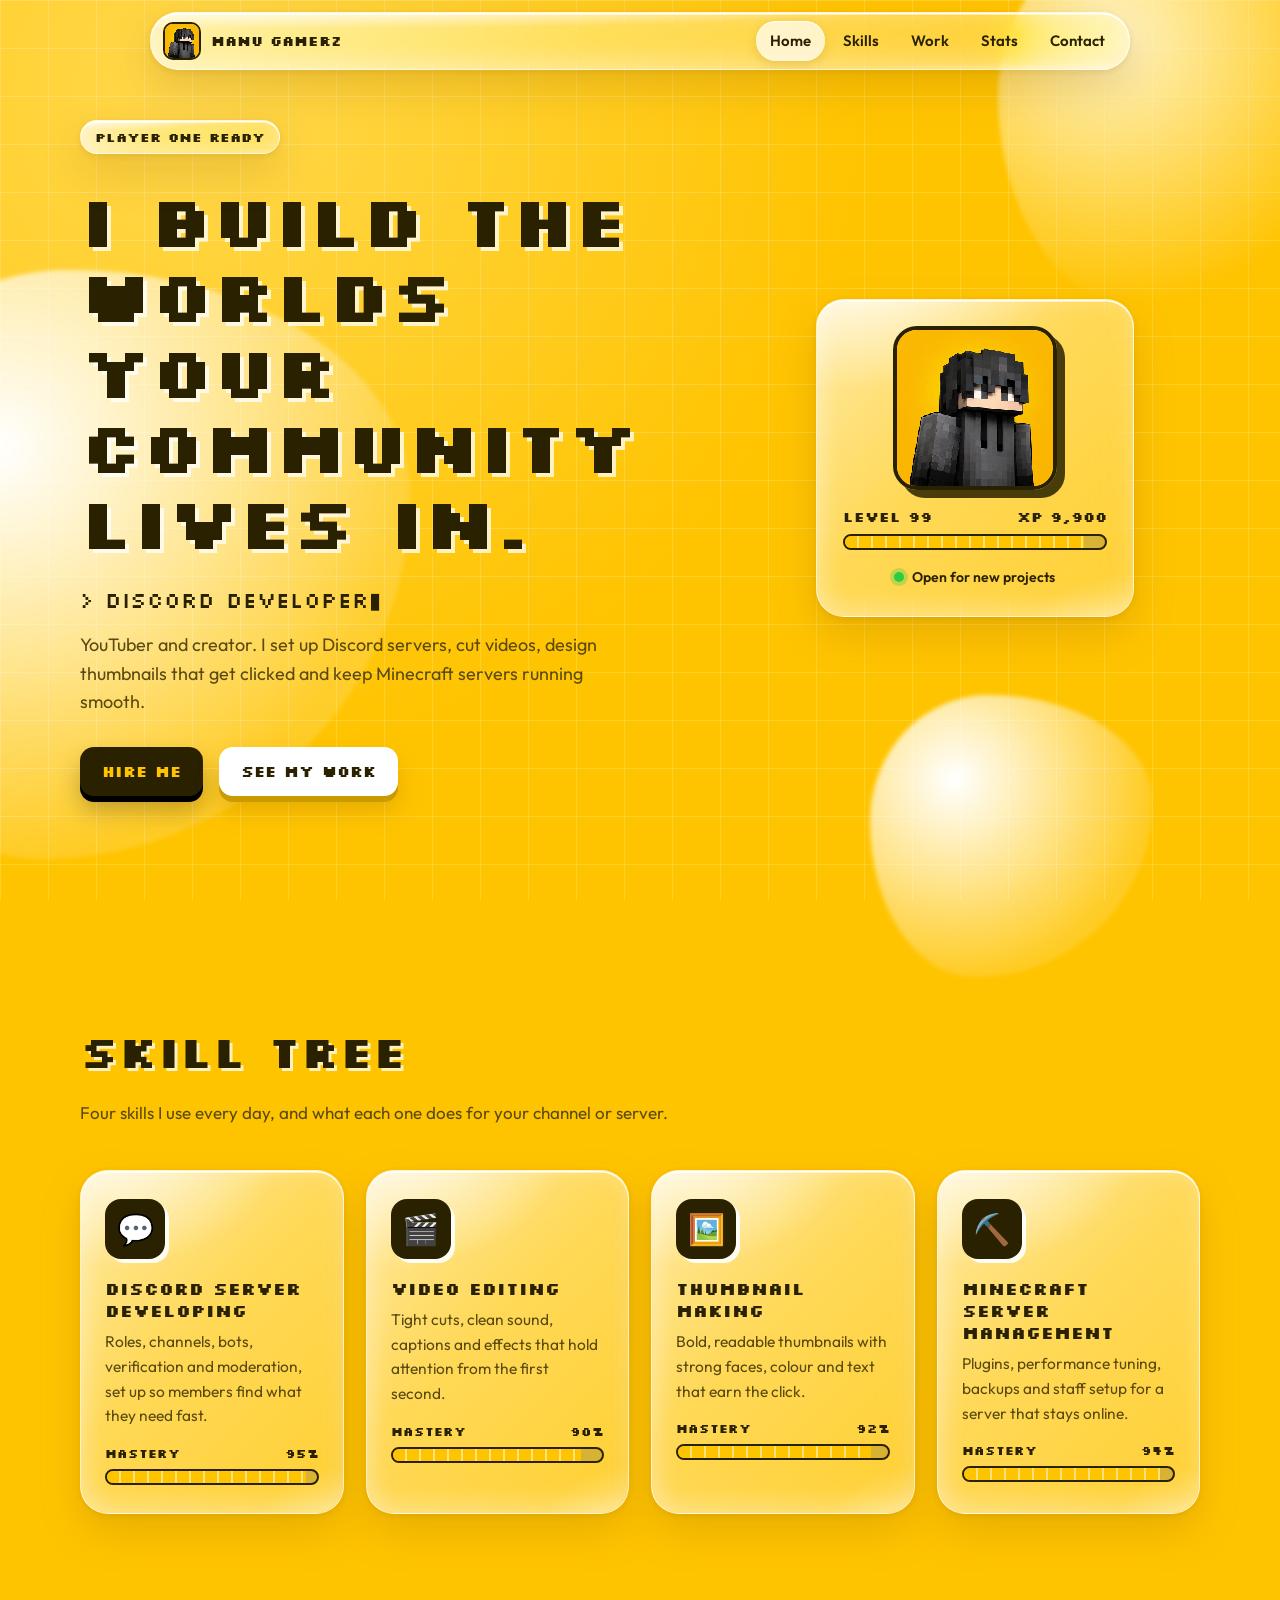
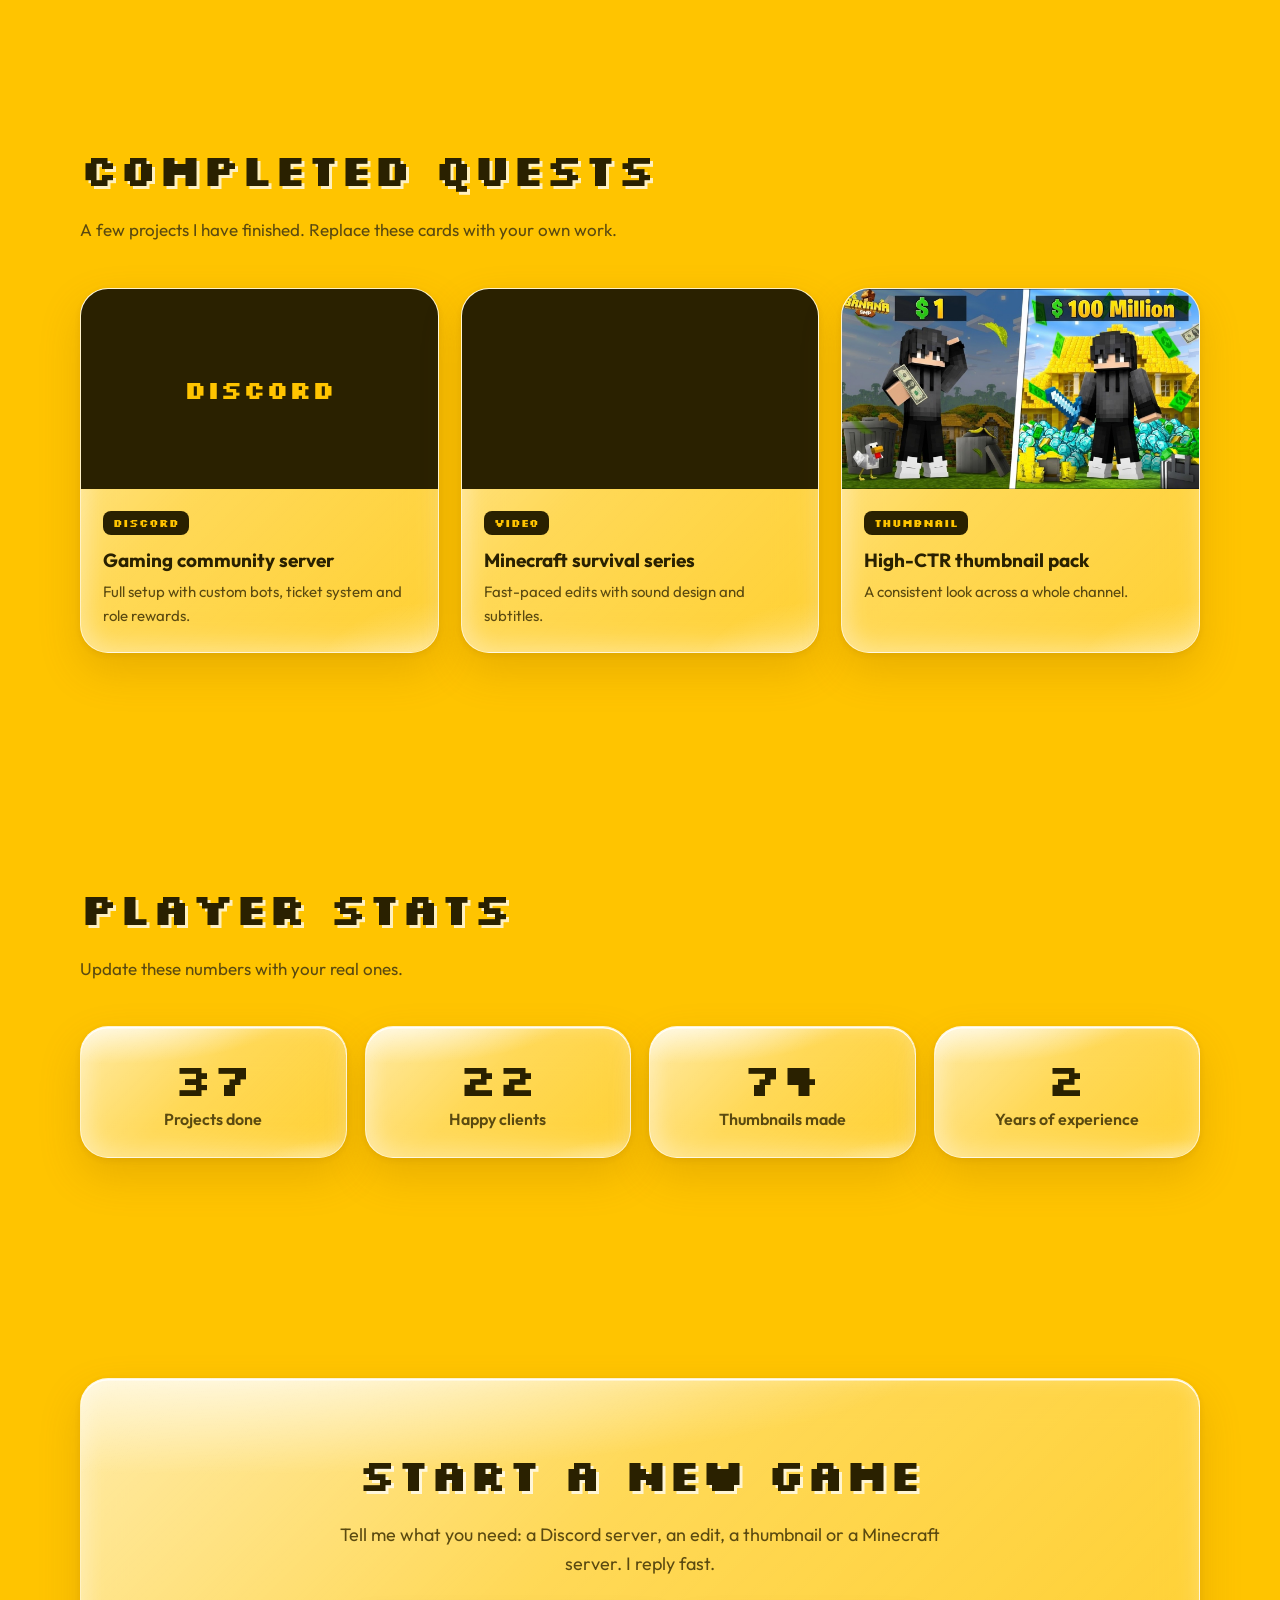
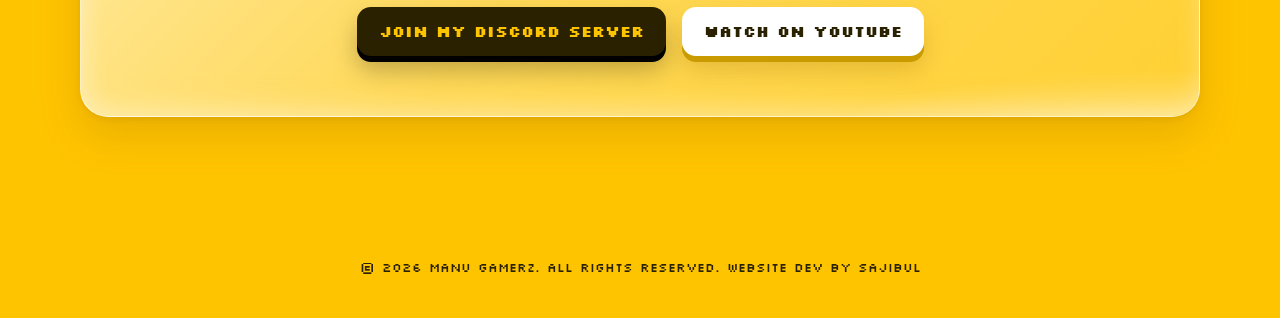
==== index.html @ e14e8c64 "Initial Website Ready" ====
<!DOCTYPE html>
<html lang="en">

<head>
    <meta charset="utf-8">
    <meta name="viewport" content="width=device-width, initial-scale=1, viewport-fit=cover">
    <title>Manu Gamerz | Discord Developer, Video Editor, Thumbnail Maker & Minecraft Server Manager</title>
    <meta name="description"
        content="Portfolio of Manu Gamerz, a YouTuber who builds Discord servers and bots, edits videos, designs thumbnails and manages Minecraft servers. Hire me for your next project.">
    <meta name="keywords"
        content="Discord server developer, video editor, thumbnail maker, Minecraft server management, YouTuber portfolio, Discord bot developer">
    <meta name="author" content="Manu Gamerz">
    <meta name="robots" content="index, follow">
    <meta name="theme-color" content="#FFC400">
    <link rel="canonical" href="https://yourwebsite.com/">
    <meta property="og:type" content="website">
    <meta property="og:title" content="Manu Gamerz | Discord, Video Editing, Thumbnails & Minecraft Servers">
    <meta property="og:description"
        content="Level up your channel and community. Discord development, video editing, thumbnails and Minecraft server management.">
    <meta property="og:url" content="https://yourwebsite.com/">
    <meta name="twitter:card" content="summary">
    <meta name="twitter:title" content="Manu Gamerz | Gaming Creator Portfolio">
    <!-- Links -->
    <link rel="stylesheet" href="/css/style.css">
    <!-- Favicon's -->
    <link rel="icon" type="image/png" href="/assets/img/favicon/logo/favicon-96x96.png" sizes="96x96" />
    <link rel="icon" type="image/svg+xml" href="/assets/img/favicon/logo/favicon.svg" />
    <link rel="shortcut icon" href="/assets/img/favicon/logo/favicon.ico" />
    <link rel="apple-touch-icon" sizes="180x180" href="/assets/img/favicon/logo/apple-touch-icon.png" />
    <link rel="manifest" href="/assets/img/favicon/logo/site.webmanifest" />
    <link rel="shortcut icon" sizes="web-app-manifest-192x192"
        href="/assets/img/favicon/logo/web-app-manifest-192x192.png" type="image/x-icon">
    <link rel="shortcut icon" sizes="web-app-manifest-512x512"
        href="/assets/img/favicon/logo/web-app-manifest-512x512.png" type="image/x-icon">
    <link rel="icon"
        href="[data-uri]">
    <link rel="preconnect" href="https://fonts.googleapis.com">
    <link rel="preconnect" href="https://fonts.gstatic.com" crossorigin>
    <link
        href="https://fonts.googleapis.com/css2?family=Silkscreen:wght@400;700&family=Outfit:wght@400;500;600;700&display=swap"
        rel="stylesheet">
    <script type="application/ld+json">
{"@context":"https://schema.org","@type":"Person","name":"Manu Gamerz","url":"https://yourwebsite.com/","jobTitle":"Discord Developer, Video Editor, Thumbnail Designer, Minecraft Server Manager","sameAs":["https://youtube.com/@yourchannel","https://discord.gg/yourinvite"],"knowsAbout":["Discord server development","Video editing","Thumbnail design","Minecraft server management"]}
</script>

</head>

<body>
    <div id="xp" aria-hidden="true"></div>
    <div class="blob b1" aria-hidden="true"></div>
    <div class="blob b2" aria-hidden="true"></div>
    <div class="blob b3" aria-hidden="true"></div>

    <header>
        <nav class="glass" aria-label="Main navigation">
            <a class="brand" href="#home" aria-label="Manu Gamerz home"><img
                    src="[data-uri]"
                    alt="Manu Gamerz Minecraft-style logo" width="38" height="38"><span>Manu Gamerz</span></a>
            <ul class="links" id="links">
                <li><a href="#home" class="on">Home</a></li>
                <li><a href="#skills">Skills</a></li>
                <li><a href="#quests">Work</a></li>
                <li><a href="#stats">Stats</a></li>
                <li><a href="#contact">Contact</a></li>
            </ul>
            <button class="menu" id="menu" aria-expanded="false" aria-controls="links">MENU</button>
        </nav>
    </header>

    <main>
        <section class="hero" id="home">
            <div class="wrap hero-grid">
                <div>
                    <span class="tag glass">PLAYER ONE READY</span>
                    <h1>I build the worlds your community lives in.</h1>
                    <p class="type" id="type" aria-live="off"></p>
                    <p class="lead">YouTuber and creator. I set up Discord servers, cut videos, design thumbnails that
                        get clicked and keep Minecraft servers running smooth.</p>
                    <div class="cta">
                        <a class="btn" href="#contact">Hire me</a>
                        <a class="btn alt" href="#quests">See my work</a>
                    </div>
                </div>
                <aside class="glass liquid card-hero" aria-label="Player card">
                    <div class="avatar"><img
                            src="[data-uri]"
                            alt="Manu Gamerz, Minecraft-style avatar with black hoodie" width="256" height="256"></div>
                    <div class="lvl"><span>LEVEL 99</span><span>XP 9,900</span></div>
                    <div class="bar" role="progressbar" aria-label="Experience" aria-valuenow="92" aria-valuemin="0"
                        aria-valuemax="100"><i data-w="92"></i></div>
                    <div class="online"><b></b> Open for new projects</div>
                </aside>
            </div>
        </section>

        <section id="skills">
            <div class="wrap">
                <h2 class="rv">Skill tree</h2>
                <p class="sub rv">Four skills I use every day, and what each one does for your channel or server.</p>
                <div class="grid4">
                    <article class="glass liquid skill rv" data-tilt>
                        <div class="ico" aria-hidden="true">💬</div>
                        <h3>Discord Server Developing</h3>
                        <p>Roles, channels, bots, verification and moderation, set up so members find what they need
                            fast.</p>
                        <div class="lvl"><span>MASTERY</span><span>95%</span></div>
                        <div class="bar"><i data-w="95"></i></div>
                    </article>
                    <article class="glass liquid skill rv" data-tilt>
                        <div class="ico" aria-hidden="true">🎬</div>
                        <h3>Video Editing</h3>
                        <p>Tight cuts, clean sound, captions and effects that hold attention from the first second.</p>
                        <div class="lvl"><span>MASTERY</span><span>90%</span></div>
                        <div class="bar"><i data-w="90"></i></div>
                    </article>
                    <article class="glass liquid skill rv" data-tilt>
                        <div class="ico" aria-hidden="true">🖼️</div>
                        <h3>Thumbnail Making</h3>
                        <p>Bold, readable thumbnails with strong faces, colour and text that earn the click.</p>
                        <div class="lvl"><span>MASTERY</span><span>92%</span></div>
                        <div class="bar"><i data-w="92"></i></div>
                    </article>
                    <article class="glass liquid skill rv" data-tilt>
                        <div class="ico" aria-hidden="true">⛏️</div>
                        <h3>Minecraft Server Management</h3>
                        <p>Plugins, performance tuning, backups and staff setup for a server that stays online.</p>
                        <div class="lvl"><span>MASTERY</span><span>94%</span></div>
                        <div class="bar"><i data-w="94"></i></div>
                    </article>
                </div>
            </div>
        </section>

        <section id="quests">
            <div class="wrap">
                <h2 class="rv">Completed quests</h2>
                <p class="sub rv">A few projects I have finished. Replace these cards with your own work.</p>
                <div class="grid3">
                    <article class="glass liquid quest rv">
                        <div class="thumb" role="img" aria-label="Discord project preview"><a target="_blank"
                                href="https://discord.gg/5y6j5DZ2E5">DISCORD</a></div>
                        <div class="body"><span class="chip"><a target="_blank"
                                    href="https://discord.gg/5y6j5DZ2E5">DISCORD</a></span>
                            <h3>Gaming community server</h3>
                            <p>Full setup with custom bots, ticket system and role rewards.</p>
                        </div>
                    </article>
                    <article class="glass liquid quest rv">
                        <div class="vid">
                            <iframe src="https://www.youtube.com/embed/TofH4Uv-bZo"
                                title="Minecraft survival series video" loading="lazy"
                                allow="accelerometer; autoplay; clipboard-write; encrypted-media; gyroscope; picture-in-picture; web-share"
                                referrerpolicy="strict-origin-when-cross-origin" allowfullscreen></iframe>
                        </div>
                        <div class="body"><span class="chip">VIDEO</span>
                            <h3>Minecraft survival series</h3>
                            <p>Fast-paced edits with sound design and subtitles.</p>
                        </div>
                    </article>
                    <article class="glass liquid quest rv">
                        <button class="thumb" type="button" data-full="assets/img/example-thumbnail.jpg"
                            aria-label="Open thumbnail preview">
                            <img src="assets/img/example-thumbnail.jpg" alt="High-CTR Minecraft thumbnail example"
                                loading="lazy">
                        </button>
                        <div class="body"><span class="chip">THUMBNAIL</span>
                            <h3>High-CTR thumbnail pack</h3>
                            <p>A consistent look across a whole channel.</p>
                        </div>
                    </article>
                    <div class="lb" id="lb" role="dialog" aria-modal="true" aria-label="Thumbnail preview">
                        <div class="lb-box glass">
                            <button class="lb-x" id="lbx" type="button" aria-label="Close preview">X</button>
                            <img id="lbimg" src="" alt="">
                        </div>
                    </div>
                </div>
            </div>
        </section>

        <section id="stats">
            <div class="wrap">
                <h2 class="rv">Player stats</h2>
                <p class="sub rv">Update these numbers with your real ones.</p>
                <div class="stats">
                    <div class="glass stat rv"><b data-n="50">0</b><span>Projects done</span></div>
                    <div class="glass stat rv"><b data-n="30">0</b><span>Happy clients</span></div>
                    <div class="glass stat rv"><b data-n="100">0</b><span>Thumbnails made</span></div>
                    <div class="glass stat rv"><b data-n="3">0</b><span>Years of experience</span></div>
                </div>
            </div>
        </section>

        <section id="contact">
            <div class="wrap">
                <div class="glass liquid contact rv">
                    <h2>Start a new game</h2>
                    <p>Tell me what you need: a Discord server, an edit, a thumbnail or a Minecraft server. I reply
                        fast.</p>
                    <div class="cta">
                        <a class="btn" href="https://discord.gg/5y6j5DZ2E5" target="_blank" rel="noopener">Join my
                            Discord Server</a>
                        <a class="btn alt" href="https://www.youtube.com/channel/UCmZOFvLkgoymu88GVs5gvPw"
                            target="_blank" rel="noopener">Watch
                            on YouTube</a>
                    </div>
                </div>
            </div>
        </section>
    </main>

    <footer>© <span id="yr">2026</span> Manu Gamerz. All rights reserved. <a target="_blank"
            href="https://sajibul07.github.io/sajibul-middya-portfolio/">Website Dev by Sajibul</a> </footer>
    <script src="js/main.js"></script>

</body>

</html>
---- css/style.css ----
:root {
  --y: #ffc400;
  --y2: #ffd84d;
  --y3: #ffefb0;
  --w: #ffffff;
  --ink: #2a2100;
  --ink2: #5b4a10;
  --glass: rgba(255, 255, 255, 0.34);
  --glass-b: rgba(255, 255, 255, 0.65);
  --px: "Silkscreen", "Courier New", monospace;
  --ui: "Outfit", system-ui, -apple-system, "Segoe UI", sans-serif;
  color-scheme: light;
}

*,
*::before,
*::after {
  box-sizing: border-box;
  margin: 0;
}

html {
  scroll-behavior: smooth;
  scroll-padding-top: 90px;
  height: 100%;
}

body {
  font-family: var(--ui);
  color: var(--ink);
  background: var(--y);
  min-height: 100%;
  overflow-x: hidden;
  line-height: 1.6;
  padding-top: env(safe-area-inset-top, 0px);
  padding-bottom: env(safe-area-inset-bottom, 0px);
}

body::before {
  content: "";
  position: fixed;
  inset: 0;
  z-index: -2;
  background:
    linear-gradient(rgba(255, 255, 255, 0.18) 1px, transparent 1px) 0 0/48px
      48px,
    linear-gradient(90deg, rgba(255, 255, 255, 0.18) 1px, transparent 1px) 0
      0/48px 48px,
    radial-gradient(circle at 15% 10%, var(--y2), transparent 50%),
    var(--y);
}

.blob {
  position: fixed;
  z-index: -1;
  border-radius: 42% 58% 63% 37%/45% 38% 62% 55%;
  filter: blur(2px);
  background: radial-gradient(
    circle at 30% 30%,
    #fff,
    rgba(255, 255, 255, 0.15) 70%
  );
  animation: morph 14s ease-in-out infinite alternate;
}

.b1 {
  width: 46vmax;
  height: 46vmax;
  left: -14vmax;
  top: 30vh;
}

.b2 {
  width: 30vmax;
  height: 30vmax;
  right: -8vmax;
  top: -6vmax;
  animation-delay: -5s;
  background: radial-gradient(
    circle at 30% 30%,
    #fff3c4,
    rgba(255, 196, 0, 0.1) 70%
  );
}

.b3 {
  width: 22vmax;
  height: 22vmax;
  right: 10vw;
  bottom: -6vmax;
  animation-delay: -9s;
}

@keyframes morph {
  to {
    border-radius: 63% 37% 40% 60%/55% 62% 38% 45%;
    transform: translate(3vmax, -3vmax) rotate(25deg);
  }
}

a {
  color: inherit;
  text-decoration: none;
}

:focus-visible {
  outline: 3px solid var(--ink);
  outline-offset: 3px;
}

.wrap {
  width: min(1120px, 92%);
  margin-inline: auto;
}

section {
  padding: clamp(64px, 10vw, 110px) 0;
}

/* glass + liquid glass */
.glass {
  background: linear-gradient(
    135deg,
    var(--glass-b),
    var(--glass) 45%,
    rgba(255, 255, 255, 0.2)
  );
  backdrop-filter: blur(20px) saturate(1.7);
  -webkit-backdrop-filter: blur(20px) saturate(1.7);
  border: 1px solid rgba(255, 255, 255, 0.7);
  border-radius: 28px;
  position: relative;
  overflow: hidden;
  box-shadow:
    inset 0 1.5px 0 rgba(255, 255, 255, 0.95),
    inset 0 -10px 24px rgba(255, 255, 255, 0.25),
    inset 8px 0 20px rgba(255, 255, 255, 0.18),
    0 18px 40px rgba(150, 100, 0, 0.22),
    0 2px 6px rgba(150, 100, 0, 0.15);
}

.glass::before {
  content: "";
  position: absolute;
  inset: 0;
  pointer-events: none;
  border-radius: inherit;
  background:
    radial-gradient(
      120% 70% at 12% -10%,
      rgba(255, 255, 255, 0.85),
      transparent 55%
    ),
    radial-gradient(
      60% 40% at 100% 110%,
      rgba(255, 255, 255, 0.45),
      transparent 60%
    );
}

.glass > * {
  position: relative;
}

.liquid {
  transition:
    border-radius 0.8s cubic-bezier(0.3, 1.6, 0.5, 1),
    transform 0.35s;
}

.liquid:hover {
  border-radius: 42px 20px 38px 24px/24px 40px 20px 38px;
}

/* nav */
header {
  position: fixed;
  top: calc(12px + env(safe-area-inset-top, 0px));
  left: 0;
  right: 0;
  z-index: 50;
}

nav {
  width: min(980px, 94%);
  margin-inline: auto;
  display: flex;
  align-items: center;
  justify-content: space-between;
  gap: 12px;
  padding: 8px 10px 8px 12px;
  border-radius: 999px;
}

.brand {
  display: flex;
  align-items: center;
  gap: 10px;
  font-family: var(--px);
  font-weight: 700;
  font-size: 14px;
}

.brand img {
  width: 38px;
  height: 38px;
  border-radius: 10px;
  image-rendering: pixelated;
  border: 2px solid var(--ink);
}

.links {
  display: flex;
  gap: 4px;
  list-style: none;
  padding: 0;
}

.links a {
  display: block;
  padding: 8px 14px;
  border-radius: 999px;
  font-weight: 600;
  font-size: 15px;
  transition: 0.25s;
}

.links a:hover,
.links a.on {
  background: rgba(255, 255, 255, 0.7);
  box-shadow:
    inset 0 1px 0 #fff,
    0 4px 12px rgba(150, 100, 0, 0.2);
}

.menu {
  display: none;
  font: 700 14px var(--px);
  padding: 10px 14px;
  border: 0;
  border-radius: 999px;
  background: var(--ink);
  color: var(--y);
  cursor: pointer;
}

#xp {
  position: fixed;
  top: 0;
  left: 0;
  height: 6px;
  width: 0;
  background: repeating-linear-gradient(
    90deg,
    var(--ink) 0 10px,
    #6b5400 10px 12px
  );
  z-index: 60;
}

/* buttons */
.btn {
  display: inline-flex;
  align-items: center;
  gap: 10px;
  font: 700 15px var(--px);
  padding: 15px 22px;
  background: var(--ink);
  color: var(--y);
  border: 0;
  border-radius: 14px;
  cursor: pointer;
  box-shadow:
    0 6px 0 #000,
    0 14px 24px rgba(0, 0, 0, 0.25);
  transition:
    transform 0.12s,
    box-shadow 0.12s;
}

.btn:hover {
  transform: translateY(-2px);
}

.btn:active {
  transform: translateY(5px);
  box-shadow: 0 1px 0 #000;
}

.btn.alt {
  background: #fff;
  color: var(--ink);
  box-shadow:
    0 6px 0 #c99b00,
    0 14px 24px rgba(150, 100, 0, 0.25);
}

.btn.alt:active {
  box-shadow: 0 1px 0 #c99b00;
}

/* hero */
.hero {
  min-height: 100svh;
  display: flex;
  align-items: center;
  padding-top: 120px;
}

.hero-grid {
  display: grid;
  grid-template-columns: 1.15fr 0.85fr;
  gap: clamp(24px, 5vw, 60px);
  align-items: center;
}

.tag {
  display: inline-block;
  font: 700 13px var(--px);
  padding: 8px 14px;
  border-radius: 999px;
  margin-bottom: 20px;
}

h1 {
  font-family: var(--px);
  font-size: clamp(34px, 6.4vw, 72px);
  line-height: 1.05;
  letter-spacing: -1px;
  text-shadow: 4px 4px 0 rgba(255, 255, 255, 0.75);
}

.type {
  font-family: var(--px);
  font-size: clamp(15px, 2.4vw, 22px);
  margin: 22px 0 14px;
  min-height: 1.6em;
  color: var(--ink);
}

.type::after {
  content: "▮";
  animation: blink 1s steps(2) infinite;
}

@keyframes blink {
  50% {
    opacity: 0;
  }
}

.lead {
  max-width: 46ch;
  font-size: 18px;
  color: var(--ink2);
  margin-bottom: 30px;
}

.cta {
  display: flex;
  flex-wrap: wrap;
  gap: 16px;
}

.card-hero {
  padding: 26px;
  text-align: center;
  max-width: 380px;
  margin-inline: auto;
  animation: float 6s ease-in-out infinite;
}

@keyframes float {
  50% {
    transform: translateY(-12px);
  }
}

.avatar {
  width: min(240px, 62%);
  aspect-ratio: 1;
  margin: 0 auto 18px;
  border-radius: 24px;
  border: 4px solid var(--ink);
  overflow: hidden;
  box-shadow: 8px 8px 0 rgba(42, 33, 0, 0.85);
}

.avatar img {
  width: 100%;
  height: 100%;
  display: block;
  image-rendering: pixelated;
}

.lvl {
  font: 700 14px var(--px);
  display: flex;
  justify-content: space-between;
  margin-bottom: 8px;
}

.bar {
  height: 16px;
  background: rgba(42, 33, 0, 0.18);
  border-radius: 8px;
  overflow: hidden;
  border: 2px solid var(--ink);
}

.bar i {
  display: block;
  height: 100%;
  width: 0;
  background: repeating-linear-gradient(
    90deg,
    var(--y) 0 12px,
    #ffe27a 12px 14px
  );
  transition: width 1.4s cubic-bezier(0.2, 0.9, 0.3, 1);
}

.online {
  display: inline-flex;
  gap: 8px;
  align-items: center;
  margin-top: 16px;
  font-weight: 600;
  font-size: 14px;
}

.online b {
  width: 10px;
  height: 10px;
  background: #2ecc40;
  border-radius: 50%;
  box-shadow: 0 0 0 4px rgba(46, 204, 64, 0.3);
}

/* headings */
h2 {
  font-family: var(--px);
  font-size: clamp(26px, 4.6vw, 44px);
  text-shadow: 3px 3px 0 rgba(255, 255, 255, 0.75);
  margin-bottom: 12px;
}

.sub {
  max-width: 56ch;
  color: var(--ink2);
  font-size: 17px;
  margin-bottom: 44px;
}

/* skills */
.grid4 {
  display: grid;
  grid-template-columns: repeat(auto-fit, minmax(240px, 1fr));
  gap: 22px;
}

.skill {
  padding: 28px 24px;
  transition: transform 0.2s ease-out;
}

.ico {
  width: 60px;
  height: 60px;
  display: grid;
  place-items: center;
  font-size: 30px;
  border-radius: 16px;
  background: var(--ink);
  margin-bottom: 18px;
  box-shadow: 4px 4px 0 rgba(255, 255, 255, 0.9);
}

.skill h3 {
  font-family: var(--px);
  font-size: 17px;
  line-height: 1.3;
  margin-bottom: 8px;
}

.skill p {
  font-size: 15.5px;
  color: var(--ink2);
  margin-bottom: 18px;
}

.skill .lvl {
  font-size: 12px;
}

/* quests / work */
.grid3 {
  display: grid;
  grid-template-columns: repeat(auto-fit, minmax(280px, 1fr));
  gap: 22px;
}

.quest {
  padding: 0;
  display: flex;
  flex-direction: column;
}

.thumb {
  aspect-ratio: 16/9;
  display: grid;
  place-items: center;
  font: 700 clamp(18px, 3vw, 26px) var(--px);
  color: var(--y);
  background:
    linear-gradient(135deg, rgba(42, 33, 0, 0.92), rgba(42, 33, 0, 0.7)),
    repeating-conic-gradient(var(--ink) 0 25%, #3a2e05 0 50%) 0 0/28px 28px;
  text-align: center;
  padding: 12px;
}

.quest .body {
  padding: 20px 22px 24px;
}

.chip {
  display: inline-block;
  font: 700 11px var(--px);
  background: var(--ink);
  color: var(--y);
  padding: 5px 10px;
  border-radius: 8px;
  margin-bottom: 10px;
}

.quest h3 {
  font-size: 19px;
  margin-bottom: 4px;
}

.quest p {
  font-size: 15px;
  color: var(--ink2);
}

/* stats */
.stats {
  display: grid;
  grid-template-columns: repeat(auto-fit, minmax(150px, 1fr));
  gap: 18px;
}

.stat {
  padding: 24px 16px;
  text-align: center;
}

.stat b {
  display: block;
  font: 700 clamp(28px, 5vw, 44px) var(--px);
}

.stat span {
  font-weight: 600;
  color: var(--ink2);
}

/* contact */
.contact {
  padding: clamp(28px, 6vw, 60px);
  text-align: center;
}

.contact p {
  max-width: 52ch;
  margin: 0 auto 28px;
  color: var(--ink2);
  font-size: 18px;
}

.contact .cta {
  justify-content: center;
}

footer {
  text-align: center;
  padding: 30px 0 40px;
  font-family: var(--px);
  font-size: 13px;
}

.rv {
  opacity: 0;
  transform: translateY(24px);
  transition:
    opacity 0.7s,
    transform 0.7s;
}

.rv.in {
  opacity: 1;
  transform: none;
}

@media (max-width: 820px) {
  .hero-grid {
    grid-template-columns: 1fr;
  }

  .card-hero {
    order: -1;
    max-width: 300px;
  }

  .hero {
    padding-top: 110px;
  }

  .menu {
    display: block;
  }

  .links {
    position: absolute;
    top: calc(100% + 10px);
    left: 0;
    right: 0;
    flex-direction: column;
    padding: 12px;
    border-radius: 24px;
    background: rgba(255, 255, 255, 0.75);
    backdrop-filter: blur(20px);
    -webkit-backdrop-filter: blur(20px);
    border: 1px solid #fff;
    opacity: 0;
    pointer-events: none;
    transform: translateY(-8px);
    transition: 0.25s;
  }

  .links.open {
    opacity: 1;
    pointer-events: auto;
    transform: none;
  }

  nav {
    position: relative;
  }
}

@media (prefers-reduced-motion: reduce) {
  *,
  *::before,
  *::after {
    animation: none !important;
    transition: none !important;
  }

  html {
    scroll-behavior: auto;
  }

  .rv {
    opacity: 1;
    transform: none;
  }
}
.thumb {
  padding: 0;
  border: 0;
  width: 100%;
  overflow: hidden;
  cursor: zoom-in;
  background: var(--ink);
}
.thumb img {
  width: 100%;
  height: 100%;
  object-fit: cover;
  display: block;
  transition: transform 0.4s;
}
.thumb:hover img {
  transform: scale(1.06);
}

/* popup */
.lb {
  position: fixed;
  inset: 0;
  z-index: 100;
  display: grid;
  place-items: center;
  padding: 20px;
  background: rgba(42, 33, 0, 0.6);
  backdrop-filter: blur(10px);
  -webkit-backdrop-filter: blur(10px);
  opacity: 0;
  pointer-events: none;
  transition: opacity 0.25s;
}
.lb.open {
  opacity: 1;
  pointer-events: auto;
}
.lb-box {
  position: relative;
  max-width: min(1000px, 100%);
  max-height: 100%;
  padding: 12px;
  border-radius: 24px;
  transform: scale(0.92);
  transition: transform 0.3s cubic-bezier(0.3, 1.5, 0.5, 1);
}
.lb.open .lb-box {
  transform: scale(1);
}
.lb-box img {
  display: block;
  max-width: 100%;
  max-height: 80vh;
  border-radius: 14px;
  margin-inline: auto;
}
.lb-x {
  position: absolute;
  top: -14px;
  right: -14px;
  width: 44px;
  height: 44px;
  border: 0;
  border-radius: 50%;
  background: var(--ink);
  color: var(--y);
  font: 700 20px var(--px);
  cursor: pointer;
  box-shadow: 0 4px 0 #000;
}
.lb-x:active {
  transform: translateY(3px);
  box-shadow: 0 1px 0 #000;
}
.vid {
  position: relative;
  width: 100%;
  aspect-ratio: 16/9;
  background: var(--ink);
  overflow: hidden;
}
.vid iframe {
  position: absolute;
  inset: 0;
  width: 100%;
  height: 100%;
  border: 0;
  display: block;
}
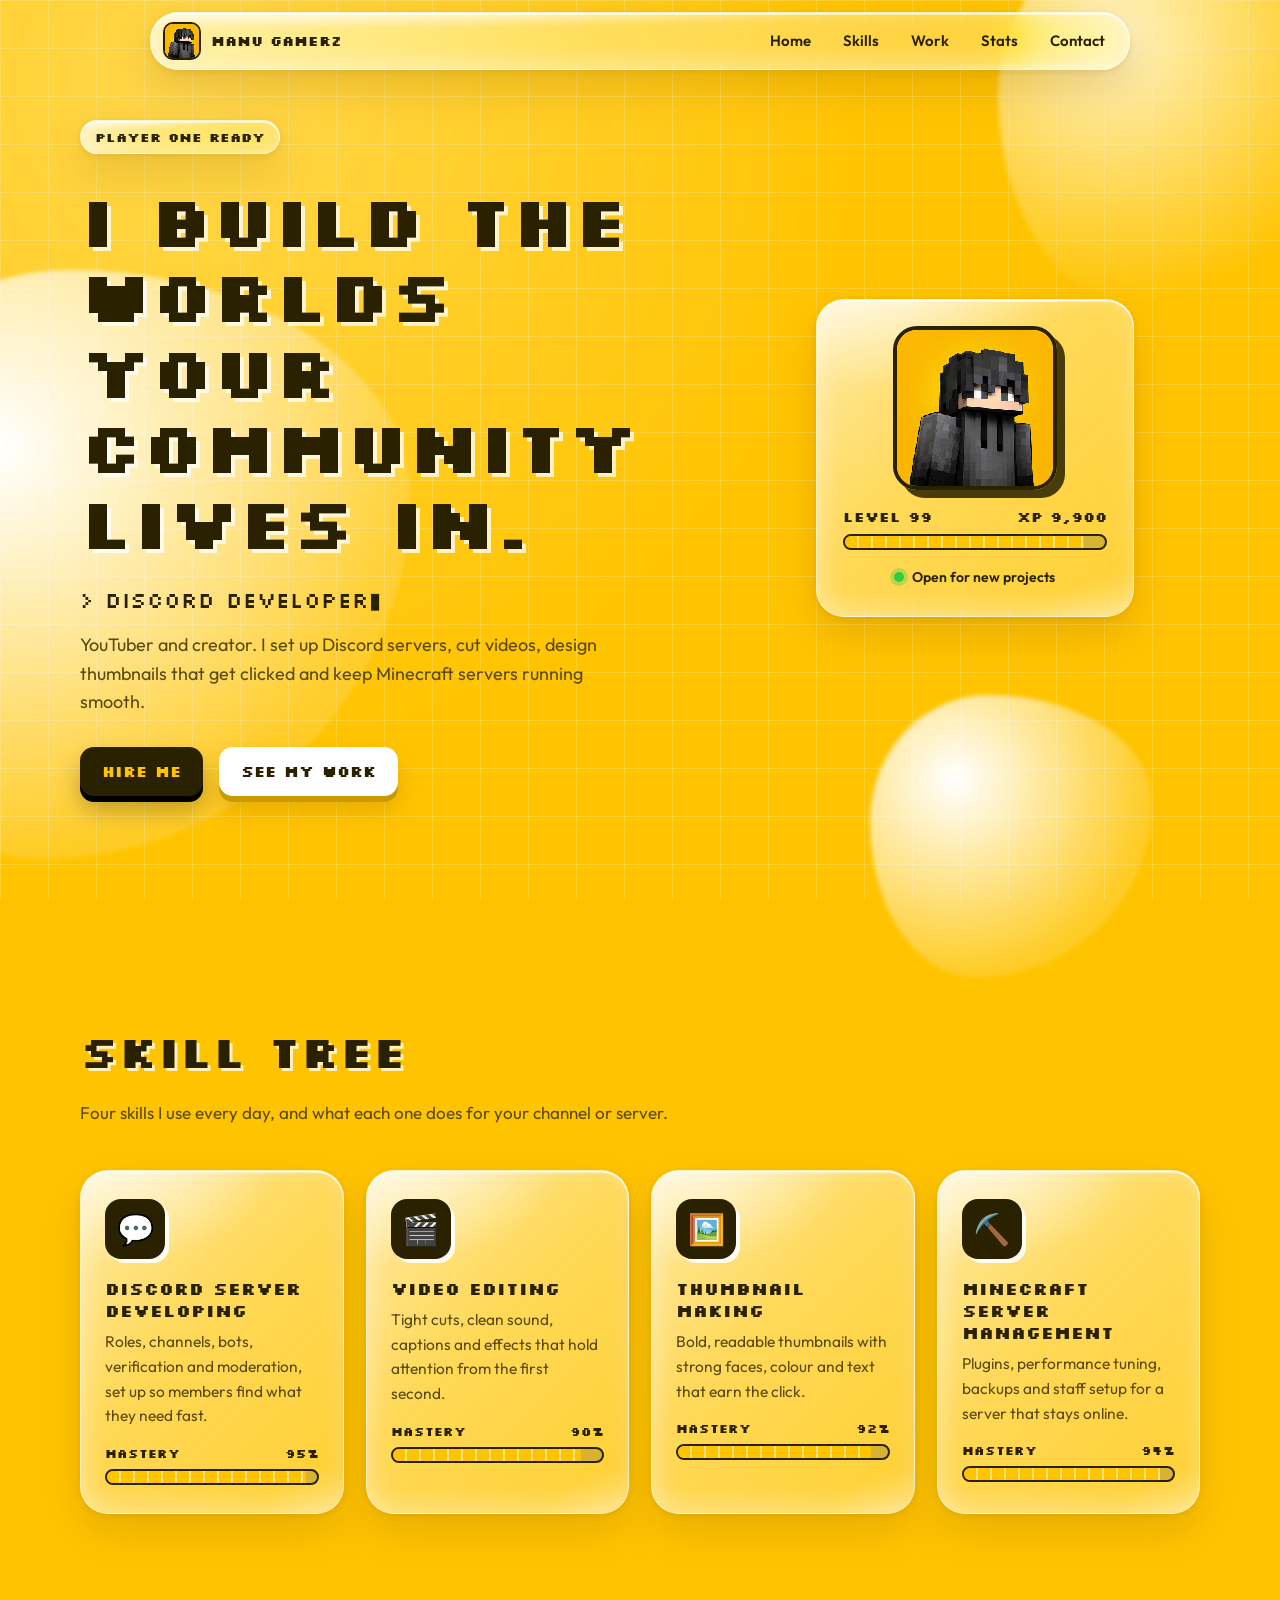
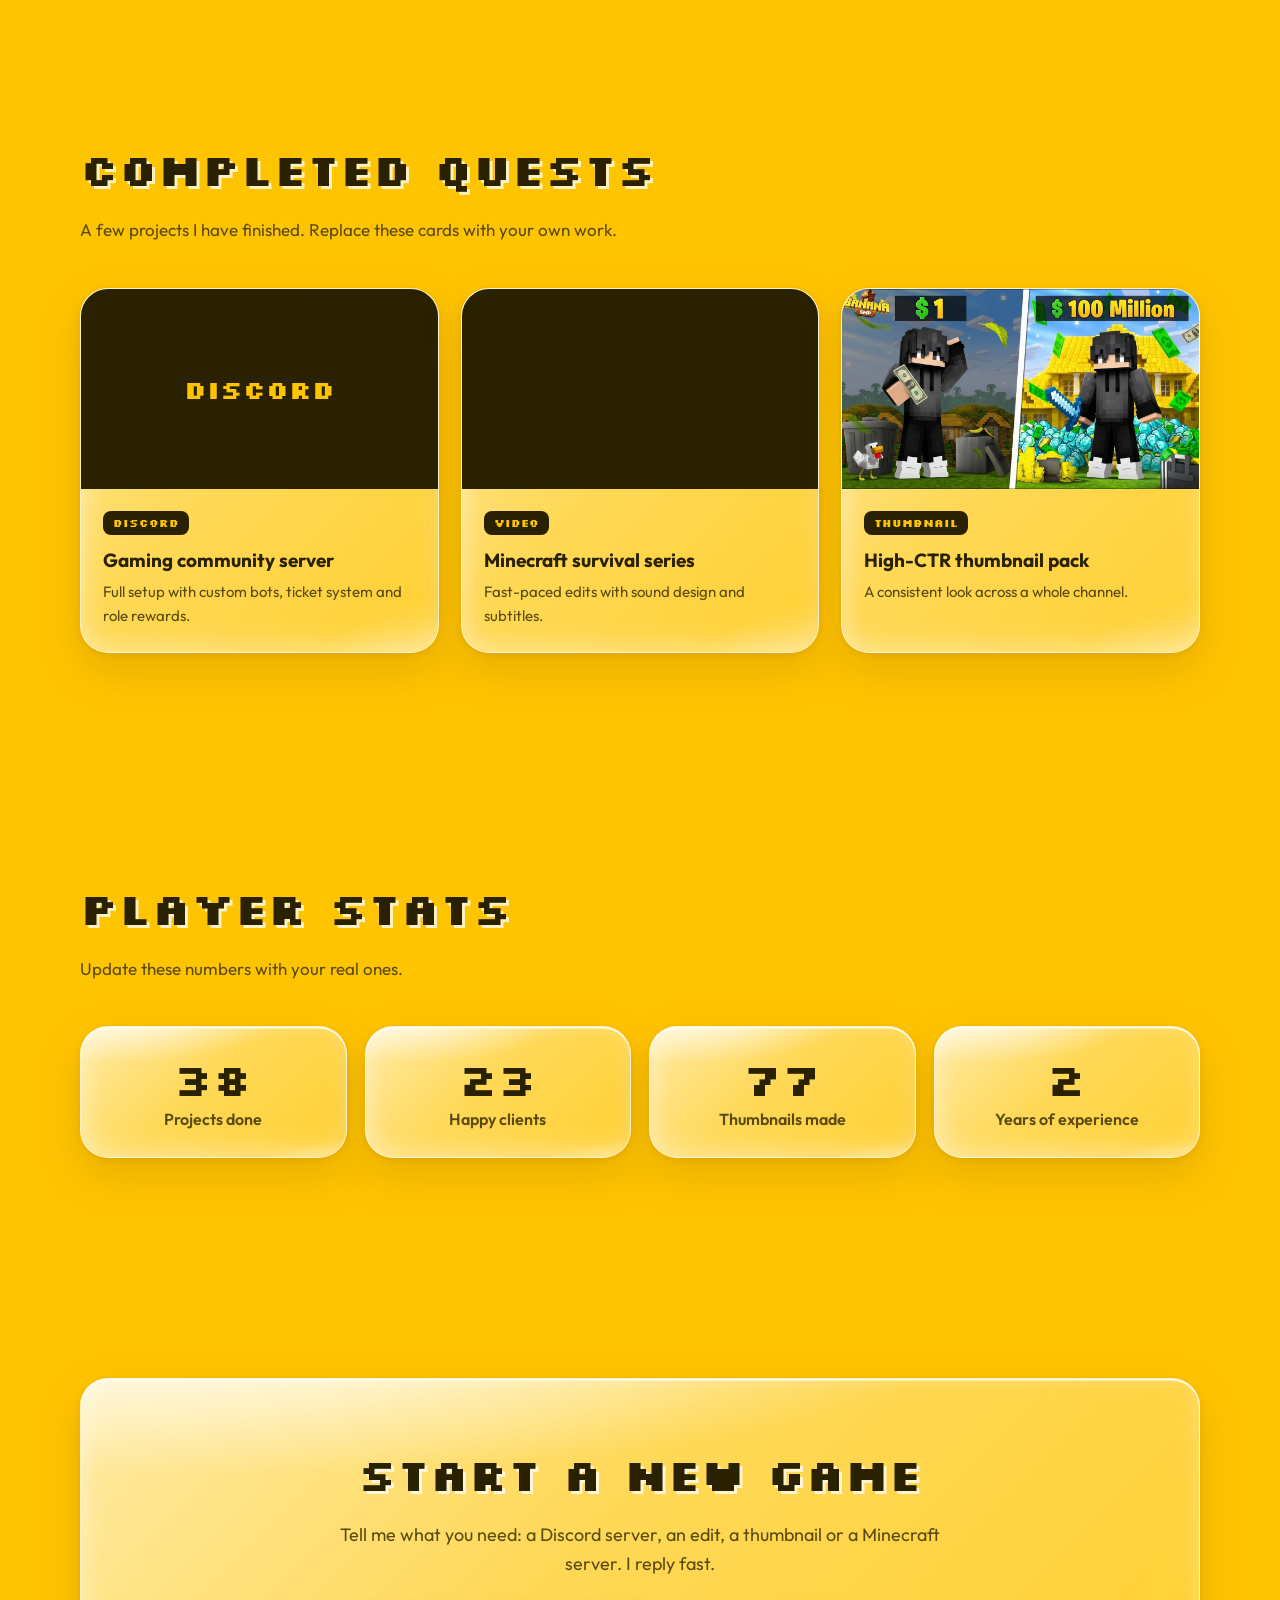
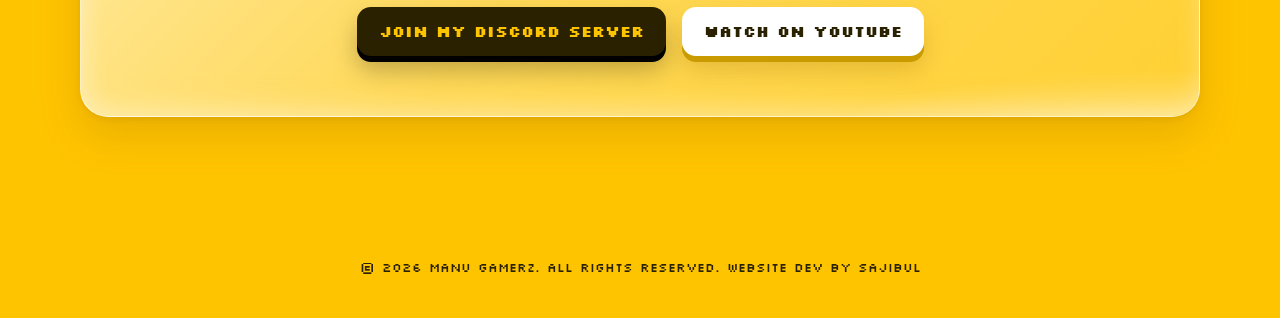
==== commit a8f42a40: "Fix External Links" ====
--- a/index.html
+++ b/index.html
@@ -12,26 +12,26 @@
     <meta name="author" content="Manu Gamerz">
     <meta name="robots" content="index, follow">
     <meta name="theme-color" content="#FFC400">
-    <link rel="canonical" href="https://yourwebsite.com/">
+    <link rel="canonical" href="https://sajibul07.github.io/manu-gamerz-portfolio/">
     <meta property="og:type" content="website">
     <meta property="og:title" content="Manu Gamerz | Discord, Video Editing, Thumbnails & Minecraft Servers">
     <meta property="og:description"
         content="Level up your channel and community. Discord development, video editing, thumbnails and Minecraft server management.">
-    <meta property="og:url" content="https://yourwebsite.com/">
+    <meta property="og:url" content="https://sajibul07.github.io/manu-gamerz-portfolio/">
     <meta name="twitter:card" content="summary">
     <meta name="twitter:title" content="Manu Gamerz | Gaming Creator Portfolio">
     <!-- Links -->
-    <link rel="stylesheet" href="/css/style.css">
+    <link rel="stylesheet" href="css/style.css">
     <!-- Favicon's -->
-    <link rel="icon" type="image/png" href="/assets/img/favicon/logo/favicon-96x96.png" sizes="96x96" />
-    <link rel="icon" type="image/svg+xml" href="/assets/img/favicon/logo/favicon.svg" />
-    <link rel="shortcut icon" href="/assets/img/favicon/logo/favicon.ico" />
-    <link rel="apple-touch-icon" sizes="180x180" href="/assets/img/favicon/logo/apple-touch-icon.png" />
-    <link rel="manifest" href="/assets/img/favicon/logo/site.webmanifest" />
+    <link rel="icon" type="image/png" href="assets/img/favicon/logo/favicon-96x96.png" sizes="96x96" />
+    <link rel="icon" type="image/svg+xml" href="assets/img/favicon/logo/favicon.svg" />
+    <link rel="shortcut icon" href="assets/img/favicon/logo/favicon.ico" />
+    <link rel="apple-touch-icon" sizes="180x180" href="assets/img/favicon/logo/apple-touch-icon.png" />
+    <link rel="manifest" href="assets/img/favicon/logo/site.webmanifest" />
     <link rel="shortcut icon" sizes="web-app-manifest-192x192"
-        href="/assets/img/favicon/logo/web-app-manifest-192x192.png" type="image/x-icon">
+        href="assets/img/favicon/logo/web-app-manifest-192x192.png" type="image/x-icon">
     <link rel="shortcut icon" sizes="web-app-manifest-512x512"
-        href="/assets/img/favicon/logo/web-app-manifest-512x512.png" type="image/x-icon">
+        href="assets/img/favicon/logo/web-app-manifest-512x512.png" type="image/x-icon">
     <link rel="icon"
         href="[data-uri]">
     <link rel="preconnect" href="https://fonts.googleapis.com">
@@ -40,7 +40,7 @@
         href="https://fonts.googleapis.com/css2?family=Silkscreen:wght@400;700&family=Outfit:wght@400;500;600;700&display=swap"
         rel="stylesheet">
     <script type="application/ld+json">
-{"@context":"https://schema.org","@type":"Person","name":"Manu Gamerz","url":"https://yourwebsite.com/","jobTitle":"Discord Developer, Video Editor, Thumbnail Designer, Minecraft Server Manager","sameAs":["https://youtube.com/@yourchannel","https://discord.gg/yourinvite"],"knowsAbout":["Discord server development","Video editing","Thumbnail design","Minecraft server management"]}
+{"@context":"https://schema.org","@type":"Person","name":"Manu Gamerz","url":"https://sajibul07.github.io/manu-gamerz-portfolio/","jobTitle":"Discord Developer, Video Editor, Thumbnail Designer, Minecraft Server Manager","sameAs":["https://www.youtube.com/channel/UCmZOFvLkgoymu88GVs5gvPw","https://discord.gg/5y6j5DZ2E5"],"knowsAbout":["Discord server development","Video editing","Thumbnail design","Minecraft server management"]}
 </script>
 
 </head>
@@ -53,11 +53,12 @@
 
     <header>
         <nav class="glass" aria-label="Main navigation">
-            <a class="brand" href="#home" aria-label="Manu Gamerz home"><img
+            <a class="brand" href="https://sajibul07.github.io/manu-gamerz-portfolio/"
+                aria-label="Manu Gamerz home"><img
                     src="[data-uri]"
                     alt="Manu Gamerz Minecraft-style logo" width="38" height="38"><span>Manu Gamerz</span></a>
             <ul class="links" id="links">
-                <li><a href="#home" class="on">Home</a></li>
+                <li><a href="https://sajibul07.github.io/manu-gamerz-portfolio/" class="on">Home</a></li>
                 <li><a href="#skills">Skills</a></li>
                 <li><a href="#quests">Work</a></li>
                 <li><a href="#stats">Stats</a></li>
